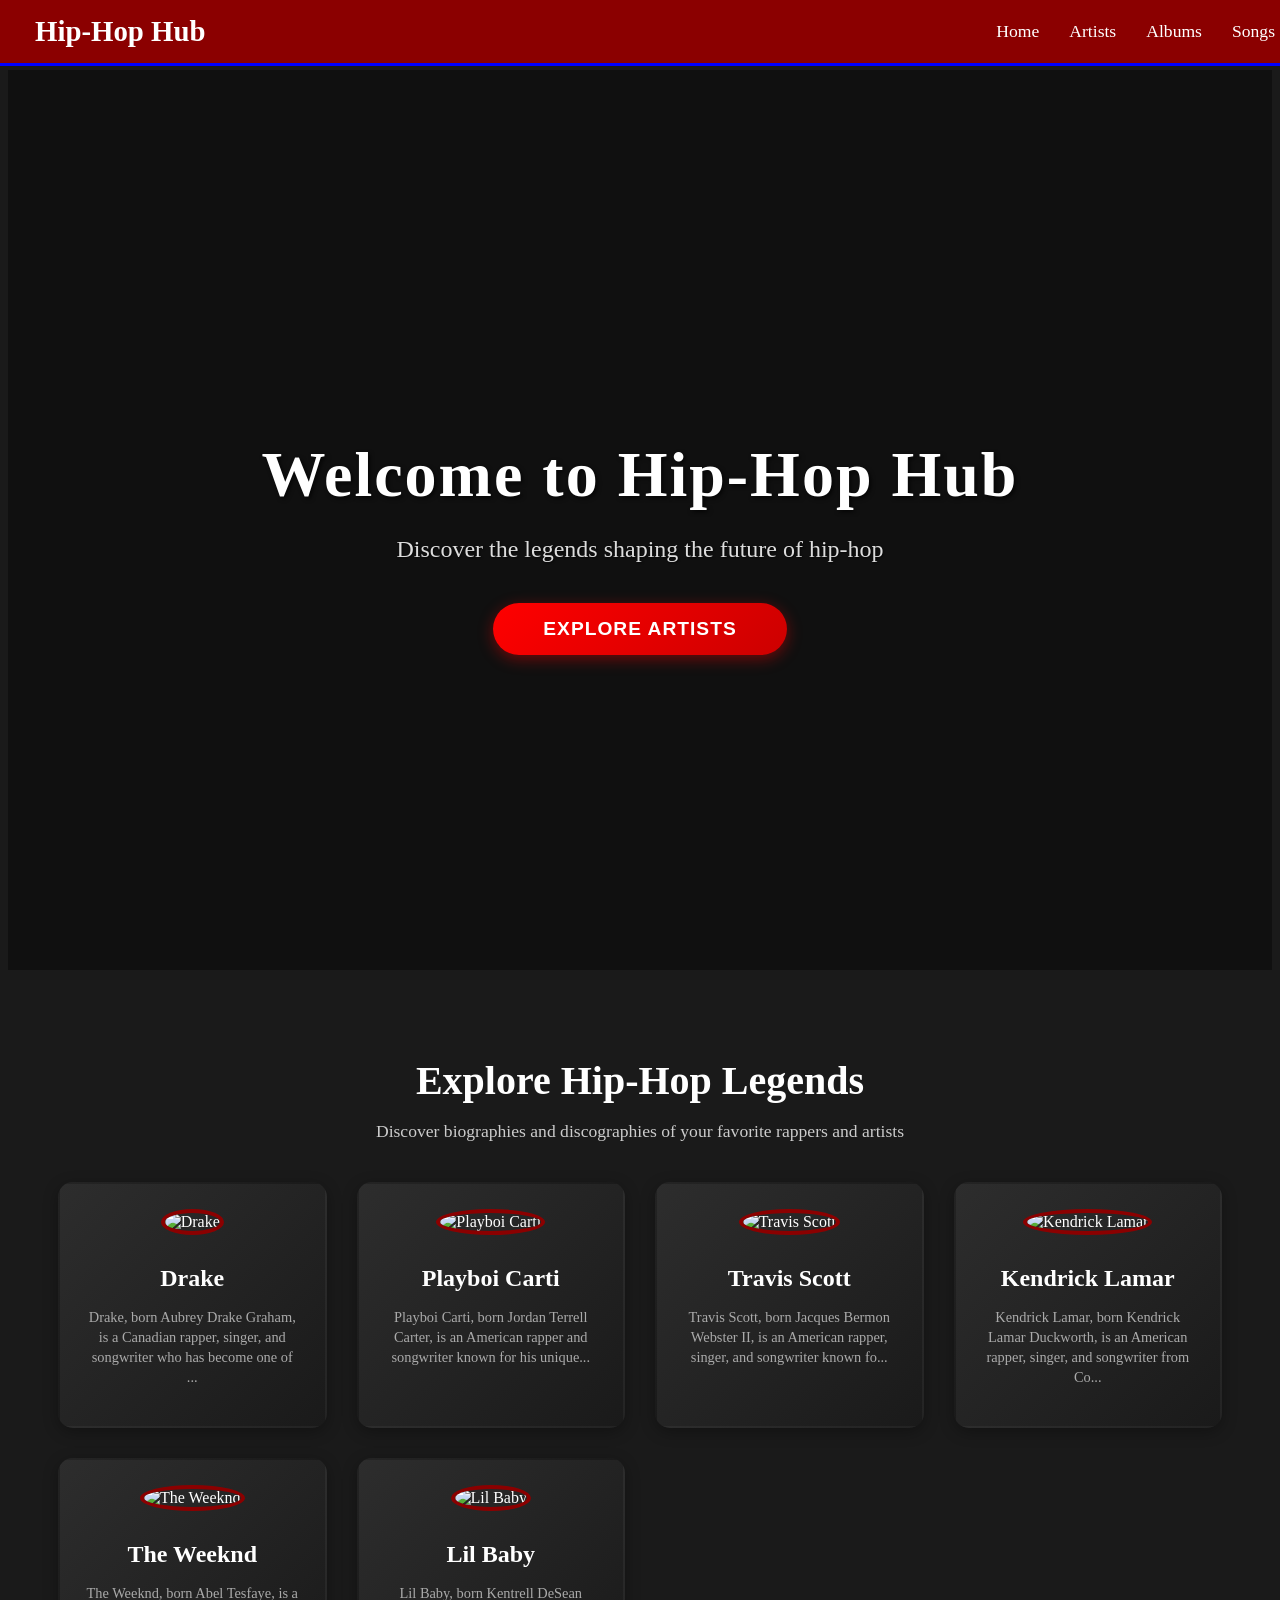
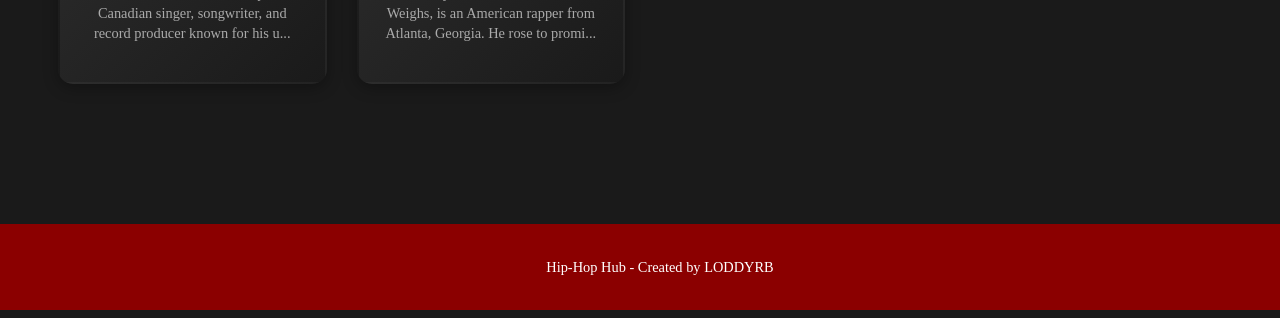
==== index.html @ f00b228e "feat: Add hip-hop music platform with artist profiles, hero section, and artist grid navigation" ====
<!DOCTYPE html>
<html>
    <head>
        <title>Hip-Hop Hub - Music Platform</title>
        <meta name="viewport" content="width=device-width, initial-scale=1">
        <link rel="stylesheet" href="style.css"> 
    </head>
    <body class="home-page">
       <header class="navbar">
           <div class="logo">Hip-Hop Hub</div>
           <nav class="nav-links">
               <a href="index.html">Home</a>
               <a href="#artists">Artists</a>
               <a href="#albums">Albums</a>
               <a href="#songs">Songs</a>
           </nav>
       </header>

       <!-- Hero Section -->
       <section class="hero-section">
           <div class="hero-overlay"></div>
           <div class="hero-content">
               <h1 class="hero-title">Welcome to Hip-Hop Hub</h1>
               <p class="hero-subtitle">Discover the legends shaping the future of hip-hop</p>
               <button class="hero-cta" onclick="document.getElementById('explore').scrollIntoView({behavior: 'smooth'})">Explore Artists</button>
           </div>
       </section>

       <!-- Explore Section -->
       <div class="home-container" id="explore">
           <h1 class="home-title">Explore Hip-Hop Legends</h1>
           <p class="home-subtitle">Discover biographies and discographies of your favorite rappers and artists</p>
           
           <div class="artists-grid" id="artistsGrid">
               <!-- Artist cards will be generated by JavaScript -->
           </div>
       </div>

       <footer>
           <p>Hip-Hop Hub - Created by LODDYRB</p>   
       </footer>

       <script src="script.js"></script>
    </body>
</html>
---- style.css ----
.navbar {
    display: flex;
    justify-content: space-between;
    align-items: center;
    background-color: darkred;
    padding: 15px;
    border-bottom: 3px solid blue;
    margin-bottom: 20px;
    position: fixed;
    width: 100%;
    top: 0;
    left: 0;
    z-index: 500; 
}

.logo {
    font-size: 1.8rem;
    font-weight: bold;
    color: white;
    margin-left: 20px;
}

.nav-links {
    display: flex;
    gap: 30px;
    margin-right: 20px;
}

.nav-links a {
    color: white;
    text-decoration: none;
    font-size: 1.1rem;
    transition: color 0.3s;
}

.nav-links a:hover {
    color: yellow;
    text-decoration: underline;
}

/* Hero Section */
.hero-section {
    position: relative;
    height: 100vh;
    background-image: url("https://encrypted-tbn0.gstatic.com/images?q=tbn:ANd9GcSSqA7B2HI5rzj3w_jjDZZgo5zqP86WxCZUJA&s");
    background-size: cover;
    background-position: center;
    display: flex;
    align-items: center;
    justify-content: center;
    overflow: hidden;
    margin-top: 70px;
}

.hero-overlay {
    position: absolute;
    top: 0;
    left: 0;
    right: 0;
    bottom: 0;
    background: rgba(0, 0, 0, 0.4);
    z-index: 1;
}

.hero-content {
    position: relative;
    z-index: 2;
    text-align: center;
    color: white;
    max-width: 800px;
    padding: 20px;
    animation: fadeInUp 1s ease-out;
}

@keyframes fadeInUp {
    from {
        opacity: 0;
        transform: translateY(30px);
    }
    to {
        opacity: 1;
        transform: translateY(0);
    }
}

.hero-title {
    font-size: 4rem;
    font-weight: bold;
    margin-bottom: 20px;
    text-shadow: 2px 2px 4px rgba(0, 0, 0, 0.7);
    letter-spacing: 2px;
}

.hero-subtitle {
    font-size: 1.5rem;
    margin-bottom: 40px;
    color: #ddd;
    text-shadow: 1px 1px 2px rgba(0, 0, 0, 0.7);
}

.hero-cta {
    background: linear-gradient(135deg, #ff0000, #cc0000);
    color: white;
    border: none;
    padding: 15px 50px;
    font-size: 1.2rem;
    border-radius: 50px;
    cursor: pointer;
    transition: all 0.3s ease;
    box-shadow: 0 4px 15px rgba(255, 0, 0, 0.4);
    text-transform: uppercase;
    font-weight: bold;
    letter-spacing: 1px;
}

.hero-cta:hover {
    background: linear-gradient(135deg, #ff3333, #ff0000);
    transform: scale(1.05);
    box-shadow: 0 6px 20px rgba(255, 0, 0, 0.6);
}

.hero-cta:active {
    transform: scale(0.98);
}

/* Home Page Styles */
.home-page {
    background-color: #1a1a1a;
    color: white;
    min-height: 100vh;
}

.home-container {
    max-width: 1200px;
    margin: 0 auto;
    padding: 60px 50px;
    background-color: #1a1a1a;
}

.home-title {
    font-size: 2.5rem;
    text-align: center;
    margin-bottom: 10px;
    color: white;
}

.home-subtitle {
    font-size: 1.1rem;
    text-align: center;
    color: #ccc;
    margin-bottom: 40px;
}

.artists-grid {
    display: grid;
    grid-template-columns: repeat(auto-fill, minmax(250px, 1fr));
    gap: 30px;
    margin-bottom: 40px;
}

.artist-card {
    background: linear-gradient(135deg, #2d2d2d 0%, #1a1a1a 100%);
    border-radius: 15px;
    padding: 25px;
    text-align: center;
    cursor: pointer;
    transition: all 0.3s ease;
    box-shadow: 0 4px 15px rgba(0, 0, 0, 0.3);
    border: 2px solid transparent;
}

.artist-card:hover {
    transform: translateY(-10px);
    box-shadow: 0 8px 25px rgba(220, 20, 60, 0.5);
    border-color: darkred;
}

.artist-card img {
    width: 180px;
    height: 180px;
    border-radius: 50%;
    object-fit: cover;
    margin-bottom: 15px;
    border: 4px solid darkred;
}

.artist-card h3 {
    font-size: 1.5rem;
    margin: 15px 0 10px 0;
    color: white;
}

.artist-card .artist-bio-preview {
    font-size: 0.9rem;
    color: #aaa;
    line-height: 1.4;
    max-height: 80px;
    overflow: hidden;
    text-overflow: ellipsis;
}

/* Profile Page Styles */
.profile-page {
    background-color: brown;
    color: white;
    text-align: center;
    padding-top: 90px;
    min-height: 100vh;
}

.profile-container {
    margin-right: 50px;
    margin-left: 50px;
}

.profile-info {
    margin-bottom: 20px;
}

#follow-button{
    background-color: blue;
    color: white;
    border-radius: 5px;
    padding: 10px 20px;
    border: none;
}

#follow-button:hover{
    background-color: darkblue;
    cursor: pointer;
}

img.Profile {
    width: 150px;
    height: 150px;
    border-radius: 50%;
    object-fit: cover;
}

footer{
    margin-left: -50px;
    margin-right: -50px;
    margin-top: 40px;
    font-size: 0.9rem;
    color: white;
    background-color: darkred;
    padding: 20px;
    display: flex;
    align-items: center;
    justify-content: center;
    width: calc(100% + 100px);
}

ul {
    list-style-type: none;
    padding: 0;
    margin: 0;
    text-align: center;
}

li {
    margin: 10px 0;
    font-size: 1.1rem;
}

h2{
    text-decoration: underline;
    display: inline-flex;
}

#instagram-button{
    background-color: blue;
    color: white !important;
    text-decoration: none !important;
    display: inline-block;
    border-radius: 5px;
    padding: 10px 20px;
    border: none;
}

#instagram-button:hover{
    background-color: darkblue;
    cursor: pointer;
    color: white;
}

#instagram-button:visited{
    color: white;
}

.popular-songs {
    display: flex;
    justify-content: center;
    gap: 25px;
    margin-top: 20px;
}

.albums, .hit-singles {
    flex: 1;
    background-color: rgba(0, 0, 0, 0.3);
    border-radius: 15px;
    padding: 25px;
    box-shadow: 0 4px 8px rgba(0, 0, 0, 0.3);
    margin-bottom: 20px;
}

.buttons{
    display: flex;
    gap: 20px;
    align-items: center;
    justify-content: center;
    margin-top: 20px;
    margin-bottom: 20px;
    width: 100%;
}

hr {
    margin: 30px 0;
    border: none;
    border-top: 2px solid rgba(255, 255, 255, 0.2);
}
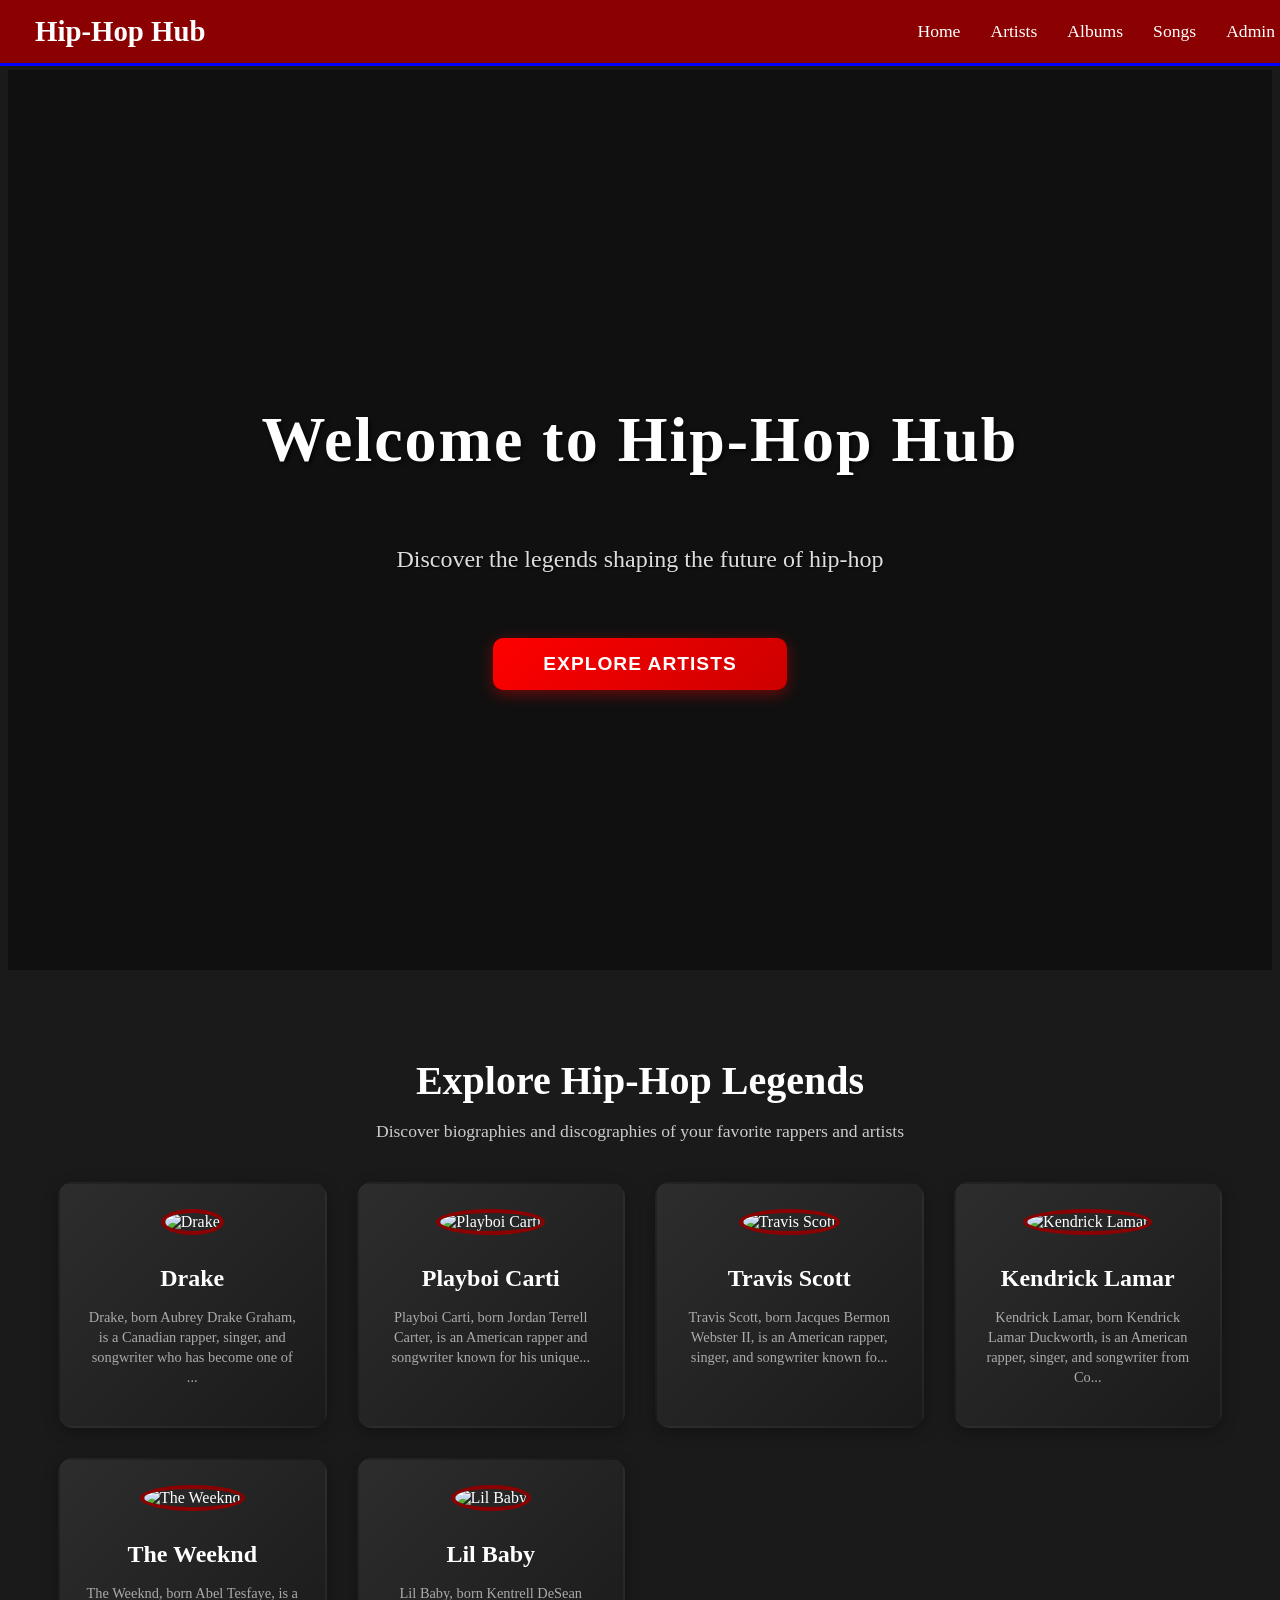
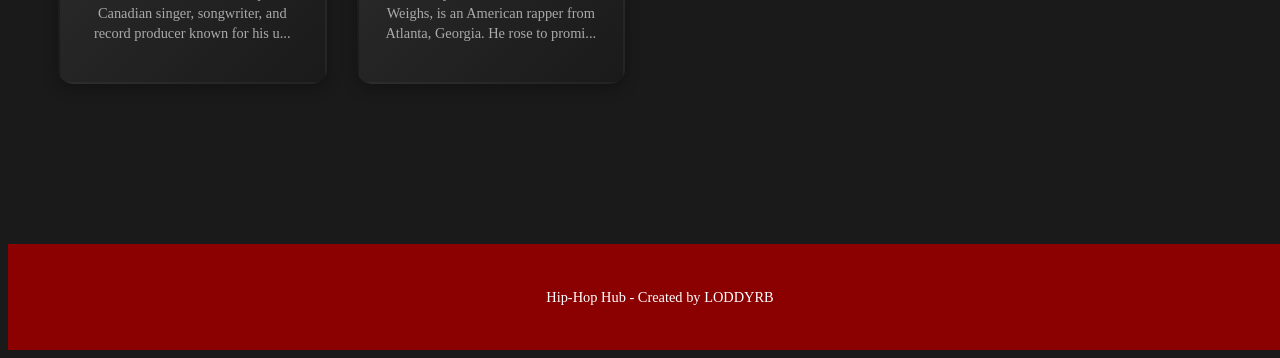
==== commit 3acf1589: "Admin side updates" ====
--- a/index.html
+++ b/index.html
@@ -13,6 +13,7 @@
                <a href="#artists">Artists</a>
                <a href="#albums">Albums</a>
                <a href="#songs">Songs</a>
+               <a href="admin.html">Admin</a>
            </nav>
        </header>
 
--- a/style.css
+++ b/style.css
@@ -38,16 +38,56 @@
     text-decoration: underline;
 }
 
+/* Artist Profile Section */
+.artist-profile {
+    text-align: center;
+    padding: 80px 20px 40px;
+    background-color: #1a1a1a;
+    display: flex;
+    flex-direction: column;
+    align-items: center;
+    gap: 25px;
+}
+
+.artist-image {
+    width: 220px;
+    height: 220px;
+    border-radius: 50%;
+    object-fit: cover;
+    border: 4px solid white;
+    box-shadow: 0 8px 20px rgba(0, 0, 0, 0.5);
+}
+
+.artist-name {
+    font-size: 3rem;
+    font-weight: bold;
+    color: white;
+    text-shadow: 2px 2px 4px rgba(0, 0, 0, 0.7);
+    letter-spacing: 2px;
+    margin: 0;
+}
+
+.artist-bio {
+    font-size: 1.1rem;
+    color: #ddd;
+    text-shadow: 1px 1px 2px rgba(0, 0, 0, 0.7);
+    line-height: 1.6;
+    max-width: 700px;
+    margin: 0;
+}
+
 /* Hero Section */
 .hero-section {
     position: relative;
     height: 100vh;
-    background-image: url("https://encrypted-tbn0.gstatic.com/images?q=tbn:ANd9GcSSqA7B2HI5rzj3w_jjDZZgo5zqP86WxCZUJA&s");
+    background-image: url("https://nevalleynews.org/wp-content/uploads/2025/10/IMG_3230.jpg");
     background-size: cover;
     background-position: center;
     display: flex;
     align-items: center;
     justify-content: center;
+    
+    width: 100%;
     overflow: hidden;
     margin-top: 70px;
 }
@@ -67,9 +107,13 @@
     z-index: 2;
     text-align: center;
     color: white;
-    max-width: 800px;
-    padding: 20px;
+    max-width: 900px;
+    padding: 40px 20px;
     animation: fadeInUp 1s ease-out;
+    display: flex;
+    flex-direction: column;
+    align-items: center;
+    gap: 25px;
 }
 
 @keyframes fadeInUp {
@@ -104,7 +148,7 @@
     border: none;
     padding: 15px 50px;
     font-size: 1.2rem;
-    border-radius: 50px;
+    border-radius: 10px;
     cursor: pointer;
     transition: all 0.3s ease;
     box-shadow: 0 4px 15px rgba(255, 0, 0, 0.4);
@@ -199,9 +243,26 @@
     text-overflow: ellipsis;
 }
 
-/* Profile Page Styles */
+.followed-badge {
+    display: inline-block;
+    background: linear-gradient(135deg, #ff0000, #cc0000);
+    color: white;
+    padding: 8px 16px;
+    border-radius: 20px;
+    font-size: 0.9rem;
+    font-weight: bold;
+    margin-top: 15px;
+    box-shadow: 0 4px 10px rgba(255, 0, 0, 0.3);
+}
+
+/* Card/Profile Page Styles */
+.card {
+    background-color: #1a1a1a;
+    color: white;
+}
+
 .profile-page {
-    background-color: brown;
+    background-color: #1a1a1a;
     color: white;
     text-align: center;
     padding-top: 90px;
@@ -214,41 +275,84 @@
 }
 
 .profile-info {
-    margin-bottom: 20px;
+    display: flex;
+    flex-direction: column;
+    align-items: center;
+    gap: 30px;
+    margin: 0;
+    padding: 30px 20px;
+    background-color: #1a1a1a;
+}
+
+.profile-info .buttons {
+    display: flex;
+    gap: 20px;
+    justify-content: center;
 }
 
 #follow-button{
-    background-color: blue;
-    color: white;
-    border-radius: 5px;
-    padding: 10px 20px;
+    background: linear-gradient(135deg, #ff0000, #cc0000);
+    color: white;
     border: none;
+    padding: 15px 40px;
+    border-radius: 50px;
+    cursor: pointer;
+    font-size: 1.1rem;
+    transition: all 0.3s ease;
+    text-transform: uppercase;
+    font-weight: bold;
 }
 
 #follow-button:hover{
-    background-color: darkblue;
+    background: linear-gradient(135deg, #ff3333, #ff0000);
+    transform: scale(1.05);
     cursor: pointer;
 }
 
+#instagram-button {
+    background: linear-gradient(135deg, #405de6, #5b51d8);
+    color: white;
+    border: none;
+    padding: 15px 40px;
+    border-radius: 50px;
+    cursor: pointer;
+    font-size: 1.1rem;
+    transition: all 0.3s ease;
+    text-decoration: none;
+    text-transform: uppercase;
+    font-weight: bold;
+    display: inline-block;
+}
+
+#instagram-button:hover {
+    background: linear-gradient(135deg, #5b51d8, #405de6);
+    transform: scale(1.05);
+}
+
 img.Profile {
-    width: 150px;
-    height: 150px;
+    width: 220px;
+    height: 220px;
     border-radius: 50%;
     object-fit: cover;
+    border: 4px solid white;
+    box-shadow: 0 8px 20px rgba(0, 0, 0, 0.5);
+}
+
+.hero-content img.Profile {
+    margin: 0;
 }
 
 footer{
-    margin-left: -50px;
-    margin-right: -50px;
-    margin-top: 40px;
+    margin-top: 60px;
     font-size: 0.9rem;
     color: white;
     background-color: darkred;
-    padding: 20px;
+    padding: 30px 20px;
     display: flex;
     align-items: center;
     justify-content: center;
-    width: calc(100% + 100px);
+    text-align: center;
+    width: 100%;
 }
 
 ul {
@@ -266,26 +370,7 @@
 h2{
     text-decoration: underline;
     display: inline-flex;
-}
-
-#instagram-button{
-    background-color: blue;
-    color: white !important;
-    text-decoration: none !important;
-    display: inline-block;
-    border-radius: 5px;
-    padding: 10px 20px;
-    border: none;
-}
-
-#instagram-button:hover{
-    background-color: darkblue;
-    cursor: pointer;
-    color: white;
-}
-
-#instagram-button:visited{
-    color: white;
+    margin-bottom: 20px;
 }
 
 .popular-songs {
@@ -318,4 +403,481 @@
     margin: 30px 0;
     border: none;
     border-top: 2px solid rgba(255, 255, 255, 0.2);
-}+}
+
+/* ===== ADMIN PANEL STYLES ===== */
+.admin-page {
+    background-color: #1a1a1a;
+    color: white;
+    min-height: 100vh;
+}
+
+.admin-user {
+    color: yellow;
+    font-size: 0.9rem;
+}
+
+.logout-btn {
+    background: linear-gradient(135deg, #ff0000, #cc0000);
+    color: white;
+    border: none;
+    padding: 10px 20px;
+    border-radius: 5px;
+    cursor: pointer;
+    font-size: 0.9rem;
+    transition: all 0.3s ease;
+}
+
+.logout-btn:hover {
+    background: linear-gradient(135deg, #ff3333, #ff0000);
+    transform: scale(1.05);
+}
+
+/* Login Styles */
+.login-container {
+    display: flex;
+    align-items: center;
+    justify-content: center;
+    min-height: calc(100vh - 70px);
+    background: linear-gradient(135deg, #2d2d2d 0%, #1a1a1a 100%);
+    padding: 20px;
+}
+
+.login-box {
+    background: rgba(255, 255, 255, 0.05);
+    border: 2px solid darkred;
+    border-radius: 15px;
+    padding: 40px;
+    max-width: 400px;
+    width: 100%;
+    box-shadow: 0 8px 32px rgba(220, 20, 60, 0.3);
+    backdrop-filter: blur(10px);
+}
+
+.login-box h1 {
+    text-align: center;
+    margin-bottom: 30px;
+    color: white;
+    font-size: 2rem;
+}
+
+.form-group {
+    margin-bottom: 20px;
+}
+
+.form-group label {
+    display: block;
+    margin-bottom: 8px;
+    color: #ddd;
+    font-weight: bold;
+}
+
+.form-group input,
+.form-group textarea {
+    width: 100%;
+    padding: 12px;
+    border: 1px solid #444;
+    border-radius: 5px;
+    background-color: #2d2d2d;
+    color: white;
+    font-size: 0.95rem;
+    font-family: inherit;
+}
+
+.form-group input:focus,
+.form-group textarea:focus {
+    outline: none;
+    border-color: darkred;
+    box-shadow: 0 0 5px rgba(220, 20, 60, 0.3);
+}
+
+.form-row {
+    display: grid;
+    grid-template-columns: 1fr 1fr;
+    gap: 15px;
+}
+
+.login-hint {
+    text-align: center;
+    margin-top: 20px;
+    color: #aaa;
+    font-size: 0.85rem;
+}
+
+/* Dashboard Container */
+.admin-dashboard {
+    display: flex;
+    margin-top: 70px;
+    min-height: calc(100vh - 70px);
+}
+
+.dashboard-container {
+    display: flex;
+    width: 100%;
+}
+
+/* Sidebar */
+.admin-sidebar {
+    width: 250px;
+    background-color: #2d2d2d;
+    border-right: 2px solid darkred;
+    padding: 20px 0;
+    position: sticky;
+    top: 70px;
+    height: calc(100vh - 70px);
+    overflow-y: auto;
+}
+
+.sidebar-menu {
+    list-style: none;
+    padding: 0;
+    margin: 0;
+}
+
+.sidebar-menu li {
+    margin: 0;
+}
+
+.sidebar-menu a {
+    display: block;
+    padding: 15px 20px;
+    color: #aaa;
+    text-decoration: none;
+    border-left: 4px solid transparent;
+    transition: all 0.3s ease;
+}
+
+.sidebar-menu a:hover,
+.sidebar-menu a.active {
+    background-color: #1a1a1a;
+    border-left-color: darkred;
+    color: white;
+}
+
+/* Admin Content */
+.admin-content {
+    flex: 1;
+    padding: 30px;
+    overflow-y: auto;
+    background-color: #1a1a1a;
+}
+
+.admin-tab {
+    display: none;
+}
+
+.admin-tab.active {
+    display: block;
+    animation: fadeIn 0.3s ease;
+}
+
+@keyframes fadeIn {
+    from {
+        opacity: 0;
+    }
+    to {
+        opacity: 1;
+    }
+}
+
+.admin-tab h2 {
+    color: white;
+    margin-top: 0;
+    margin-bottom: 30px;
+    font-size: 2rem;
+    text-decoration: none;
+    display: block;
+}
+
+/* Dashboard Stats */
+.dashboard-stats {
+    display: grid;
+    grid-template-columns: repeat(auto-fit, minmax(200px, 1fr));
+    gap: 20px;
+    margin-bottom: 40px;
+}
+
+.stat-card {
+    background: linear-gradient(135deg, #2d2d2d 0%, #1a1a1a 100%);
+    border: 2px solid darkred;
+    border-radius: 10px;
+    padding: 25px;
+    text-align: center;
+    box-shadow: 0 4px 15px rgba(220, 20, 60, 0.2);
+}
+
+.stat-card h3 {
+    color: #ddd;
+    margin: 0 0 10px 0;
+    font-size: 0.9rem;
+    text-transform: uppercase;
+}
+
+.stat-number {
+    font-size: 2.5rem;
+    color: darkred;
+    font-weight: bold;
+    margin: 0;
+}
+
+/* Tables */
+.admin-table,
+#recentArtistsTable {
+    width: 100%;
+    border-collapse: collapse;
+    background-color: #2d2d2d;
+    border-radius: 10px;
+    overflow: hidden;
+    box-shadow: 0 4px 15px rgba(0, 0, 0, 0.3);
+}
+
+.admin-table thead,
+#recentArtistsTable thead {
+    background-color: darkred;
+}
+
+.admin-table th,
+#recentArtistsTable th {
+    padding: 15px;
+    text-align: left;
+    color: white;
+    font-weight: bold;
+}
+
+.admin-table td,
+#recentArtistsTable td {
+    padding: 12px 15px;
+    border-bottom: 1px solid #444;
+    color: #ddd;
+}
+
+.admin-table tr:hover,
+#recentArtistsTable tr:hover {
+    background-color: #1a1a1a;
+}
+
+.action-buttons {
+    display: flex;
+    gap: 10px;
+}
+
+.btn-edit,
+.btn-delete {
+    padding: 8px 15px;
+    border: none;
+    border-radius: 5px;
+    cursor: pointer;
+    font-size: 0.85rem;
+    font-weight: bold;
+    transition: all 0.3s ease;
+}
+
+.btn-edit {
+    background-color: #0066cc;
+    color: white;
+}
+
+.btn-edit:hover {
+    background-color: #0052a3;
+    transform: scale(1.05);
+}
+
+.btn-delete {
+    background-color: #cc0000;
+    color: white;
+}
+
+.btn-delete:hover {
+    background-color: #990000;
+    transform: scale(1.05);
+}
+
+/* Buttons */
+.btn-primary,
+.btn-secondary {
+    border: none;
+    border-radius: 5px;
+    padding: 12px 25px;
+    font-size: 0.95rem;
+    font-weight: bold;
+    cursor: pointer;
+    transition: all 0.3s ease;
+    margin-right: 10px;
+    margin-top: 10px;
+}
+
+.btn-primary {
+    background: linear-gradient(135deg, #ff0000, #cc0000);
+    color: white;
+}
+
+.btn-primary:hover {
+    background: linear-gradient(135deg, #ff3333, #ff0000);
+    transform: scale(1.05);
+}
+
+.btn-secondary {
+    background-color: #444;
+    color: white;
+}
+
+.btn-secondary:hover {
+    background-color: #555;
+    transform: scale(1.05);
+}
+
+/* Search Bar */
+.search-bar {
+    display: flex;
+    gap: 10px;
+    margin-bottom: 20px;
+}
+
+.search-bar input {
+    flex: 1;
+    padding: 10px 15px;
+    border: 1px solid #444;
+    border-radius: 5px;
+    background-color: #2d2d2d;
+    color: white;
+}
+
+.search-bar input:focus {
+    outline: none;
+    border-color: darkred;
+}
+
+/* Forms */
+.artist-form {
+    background-color: #2d2d2d;
+    padding: 25px;
+    border-radius: 10px;
+    box-shadow: 0 4px 15px rgba(0, 0, 0, 0.3);
+}
+
+.artist-form .form-group {
+    margin-bottom: 20px;
+}
+
+.artist-form .form-row {
+    margin-bottom: 20px;
+}
+
+.artist-form textarea {
+    resize: vertical;
+    min-height: 80px;
+}
+
+/* Modal */
+.modal {
+    display: none;
+    position: fixed;
+    z-index: 1000;
+    left: 0;
+    top: 0;
+    width: 100%;
+    height: 100%;
+    background-color: rgba(0, 0, 0, 0.7);
+    overflow: auto;
+    padding-top: 100px;
+}
+
+.modal-content {
+    background-color: #2d2d2d;
+    margin: 5% auto;
+    padding: 30px;
+    border: 2px solid darkred;
+    border-radius: 10px;
+    width: 90%;
+    max-width: 600px;
+    box-shadow: 0 4px 20px rgba(0, 0, 0, 0.5);
+}
+
+.modal-content h2 {
+    color: white;
+    margin-top: 0;
+    text-decoration: none;
+    display: block;
+}
+
+.close {
+    color: #aaa;
+    float: right;
+    font-size: 28px;
+    font-weight: bold;
+    cursor: pointer;
+    transition: color 0.3s;
+}
+
+.close:hover,
+.close:focus {
+    color: white;
+}
+
+/* Recent Activity */
+.recent-activity {
+    background-color: #2d2d2d;
+    padding: 25px;
+    border-radius: 10px;
+    box-shadow: 0 4px 15px rgba(0, 0, 0, 0.3);
+}
+
+.recent-activity h3 {
+    color: white;
+    margin-top: 0;
+    margin-bottom: 20px;
+}
+
+/* Responsive */
+@media (max-width: 768px) {
+    .admin-dashboard {
+        flex-direction: column;
+    }
+    
+    .admin-sidebar {
+        width: 100%;
+        height: auto;
+        border-right: none;
+        border-bottom: 2px solid darkred;
+        position: relative;
+        top: 0;
+    }
+    
+    .sidebar-menu {
+        display: flex;
+        flex-wrap: wrap;
+    }
+    
+    .sidebar-menu a {
+        flex: 1;
+        min-width: 150px;
+        border-left: none;
+        border-bottom: 4px solid transparent;
+    }
+    
+    .sidebar-menu a.active {
+        border-left: none;
+        border-bottom-color: darkred;
+    }
+    
+    .form-row {
+        grid-template-columns: 1fr;
+    }
+    
+    .dashboard-stats {
+        grid-template-columns: 1fr;
+    }
+    
+    .popular-songs {
+        flex-direction: column;
+    }
+    
+    .admin-table {
+        font-size: 0.85rem;
+    }
+    
+    .admin-table th,
+    .admin-table td {
+        padding: 8px 10px;
+    }
+}
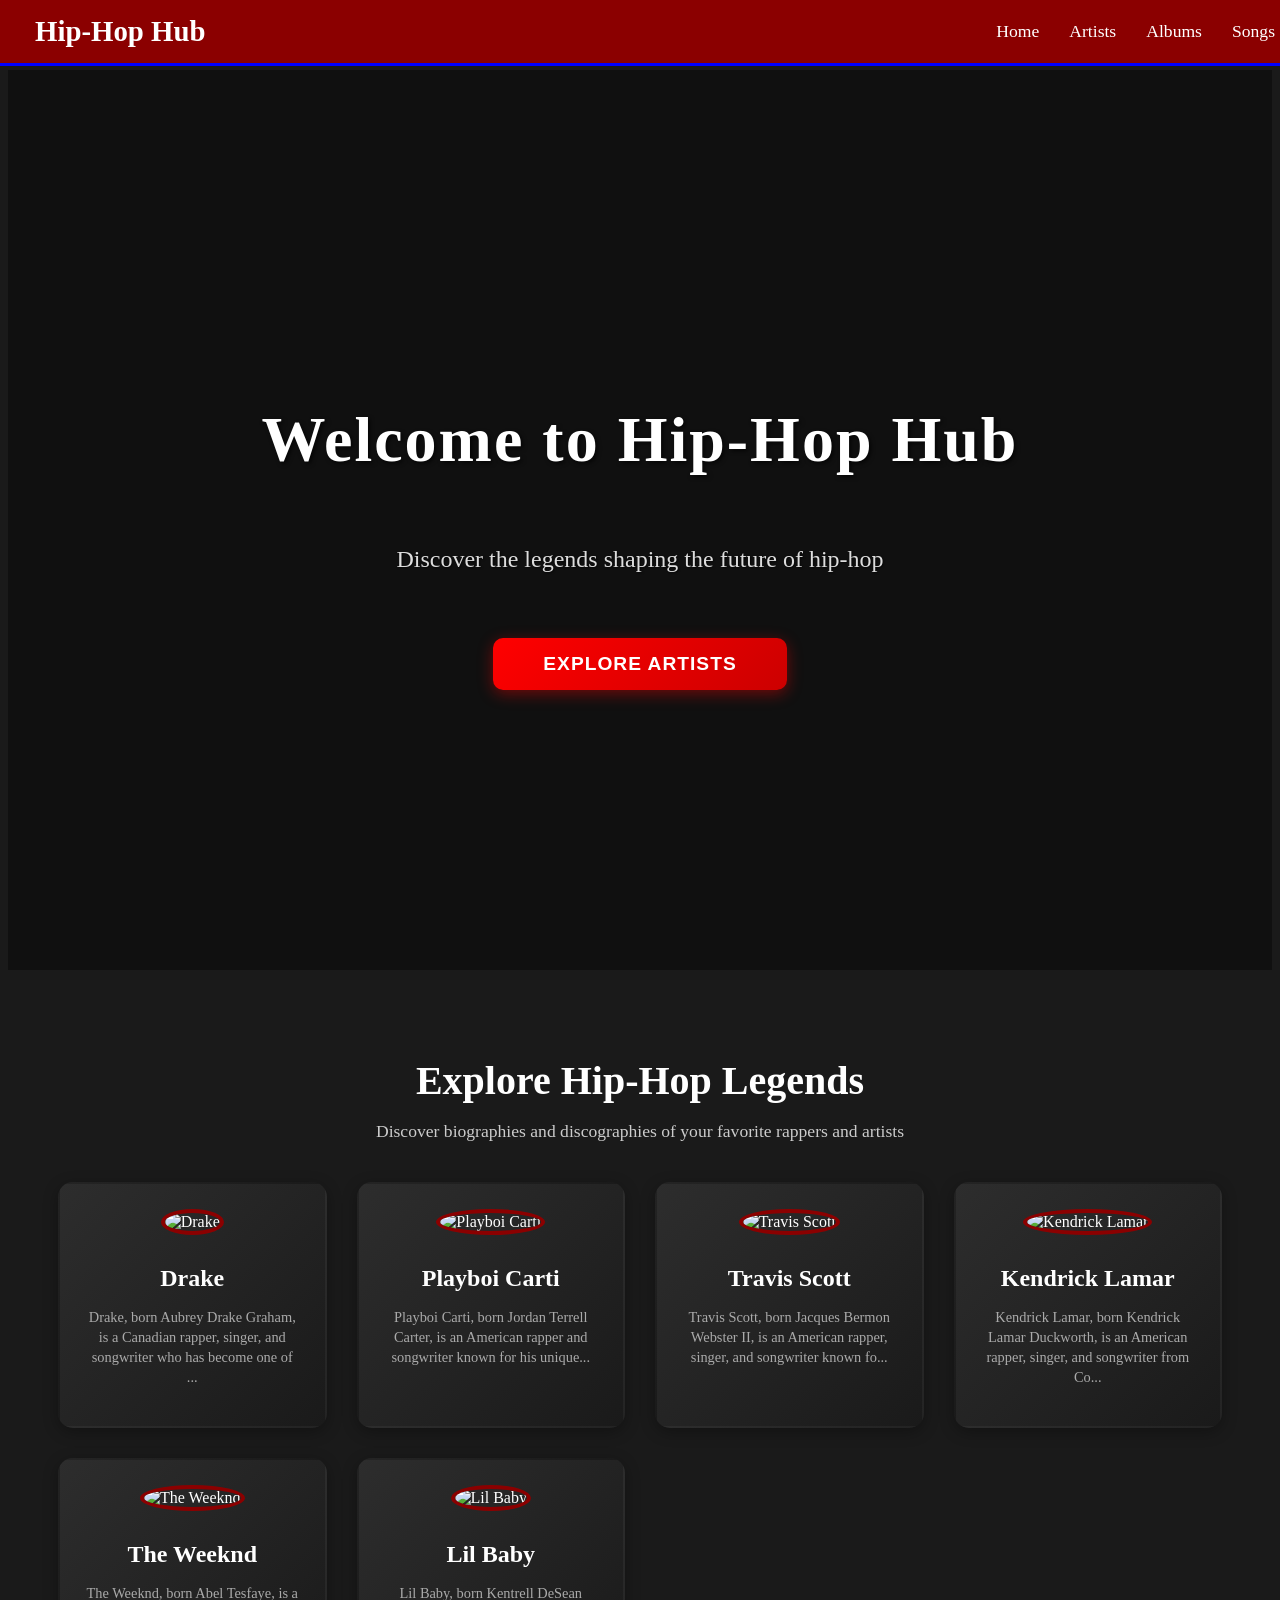
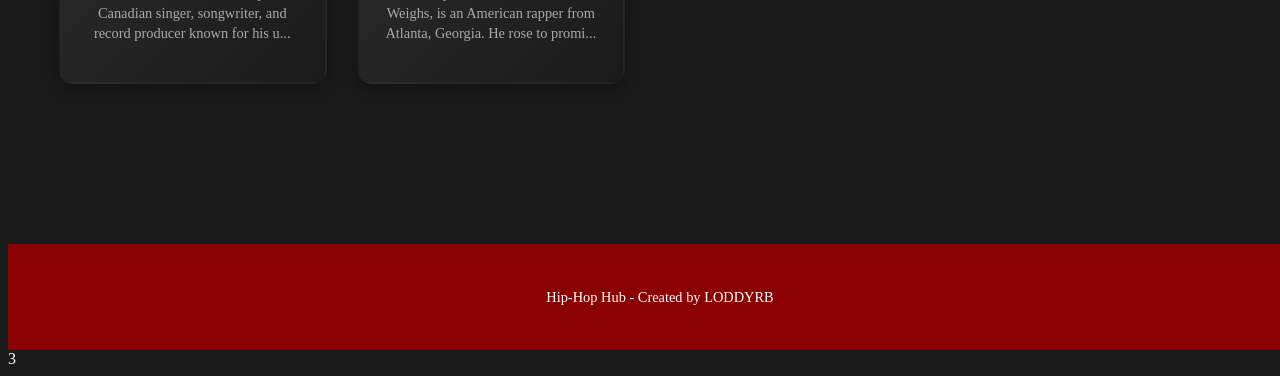
==== commit 99675e75: "Added Visits and Minutes Spent Feature" ====
--- a/index.html
+++ b/index.html
@@ -13,7 +13,6 @@
                <a href="#artists">Artists</a>
                <a href="#albums">Albums</a>
                <a href="#songs">Songs</a>
-               <a href="admin.html">Admin</a>
            </nav>
        </header>
 
@@ -41,6 +40,6 @@
            <p>Hip-Hop Hub - Created by LODDYRB</p>   
        </footer>
 
-       <script src="script.js"></script>
+       <script src="script.js"></script>3
     </body>
 </html>
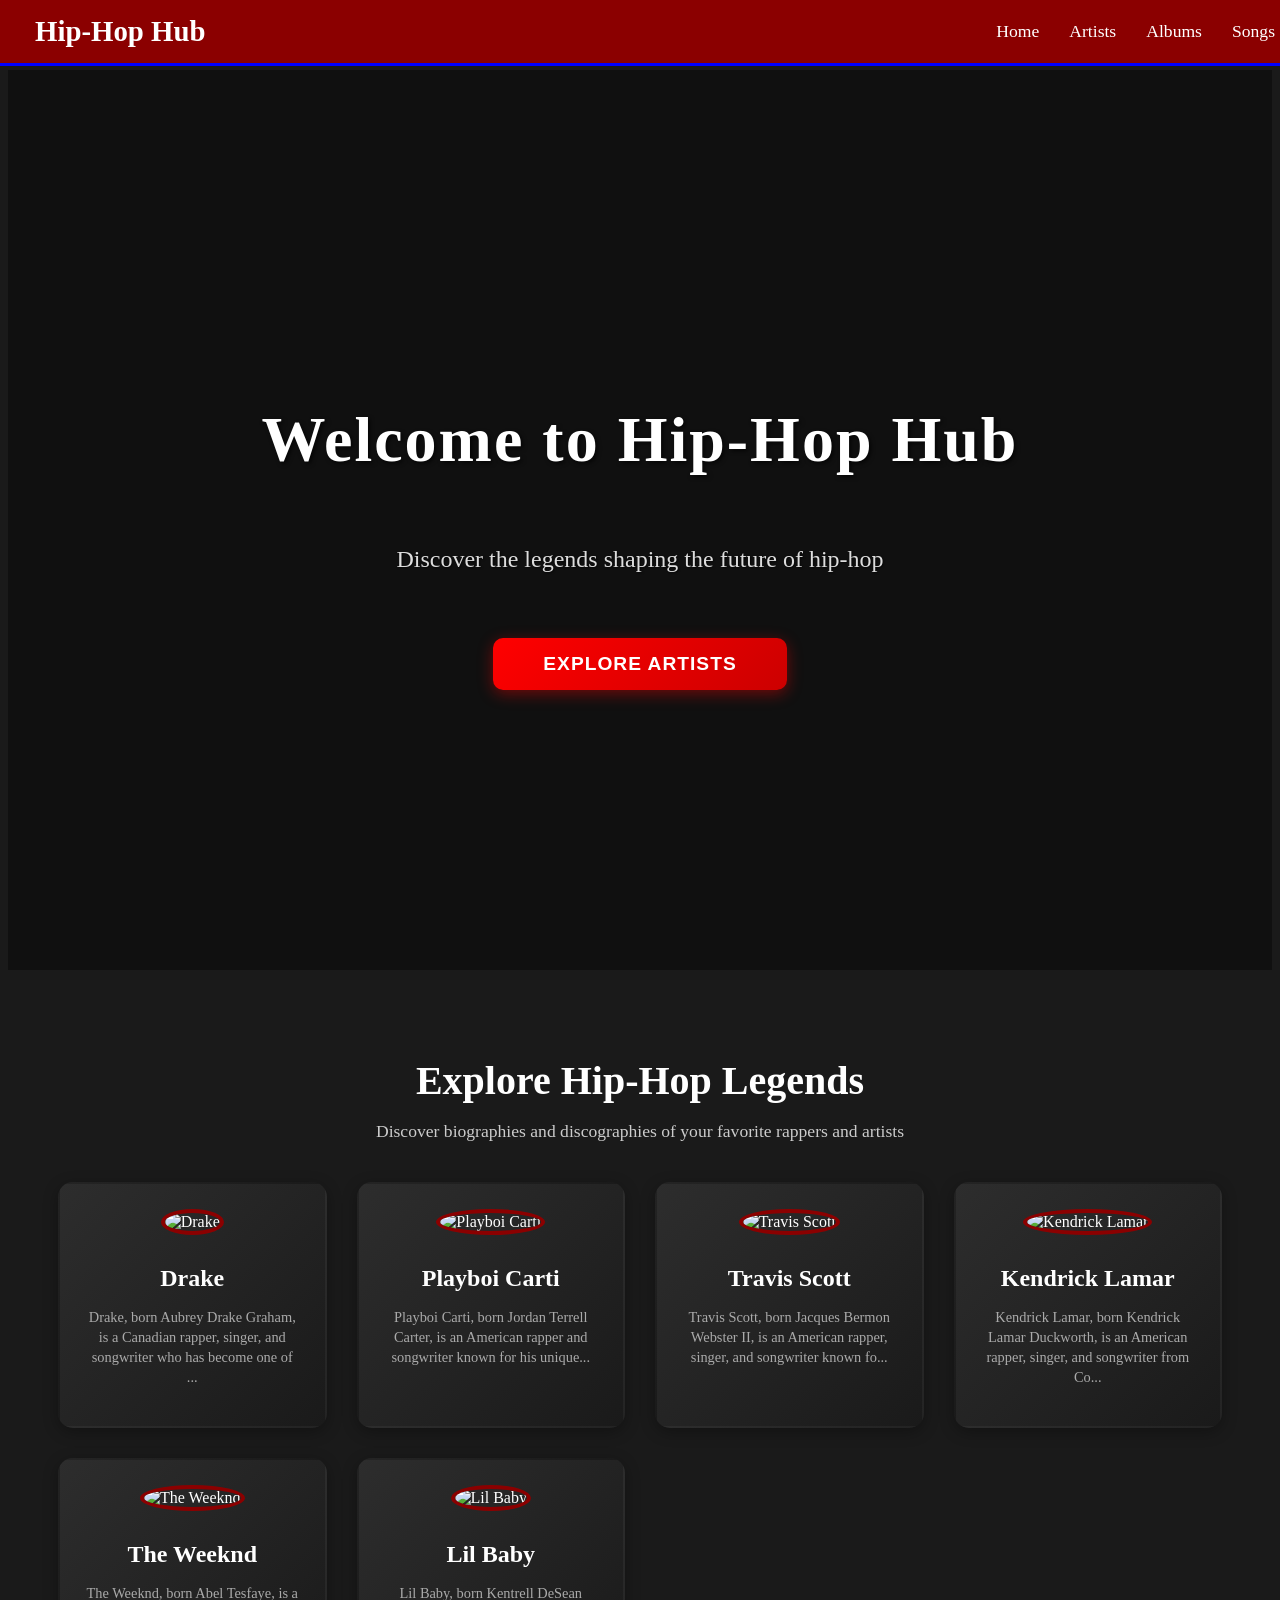
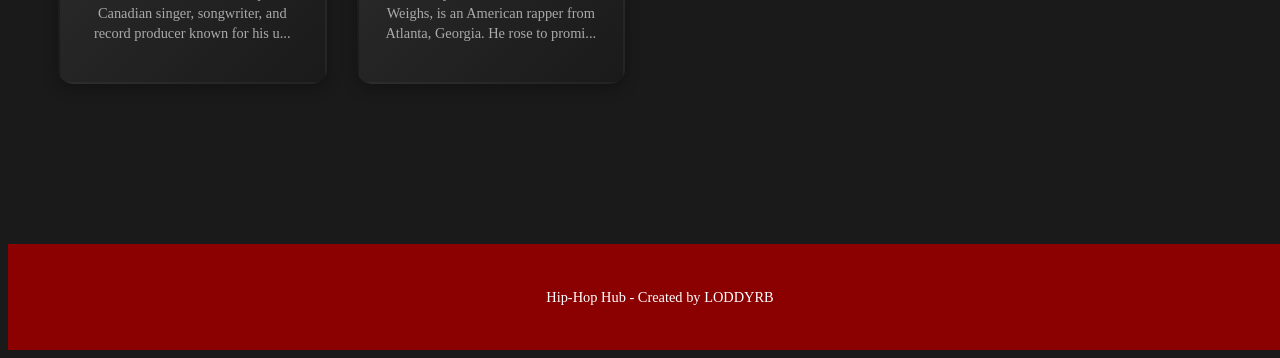
==== commit b9ea74ec: "Edits on Admin Side" ====
--- a/index.html
+++ b/index.html
@@ -7,7 +7,7 @@
     </head>
     <body class="home-page">
        <header class="navbar">
-           <div class="logo">Hip-Hop Hub</div>
+           <div class="logo"><a href="index.html">Hip-Hop Hub</a></div>
            <nav class="nav-links">
                <a href="index.html">Home</a>
                <a href="#artists">Artists</a>
@@ -40,6 +40,6 @@
            <p>Hip-Hop Hub - Created by LODDYRB</p>   
        </footer>
 
-       <script src="script.js"></script>3
+       <script src="script.js"></script>
     </body>
 </html>
--- a/style.css
+++ b/style.css
@@ -20,6 +20,15 @@
     margin-left: 20px;
 }
 
+.logo a {
+    color: white;
+    text-decoration: none;
+}
+
+.logo a:hover {
+    color: #ffcccc;
+}
+
 .nav-links {
     display: flex;
     gap: 30px;
@@ -521,11 +530,32 @@
     width: 250px;
     background-color: #2d2d2d;
     border-right: 2px solid darkred;
-    padding: 20px 0;
-    position: sticky;
+    position: fixed;
     top: 70px;
-    height: calc(100vh - 70px);
+    left: 0;
+    bottom: 0;
+    display: flex;
+    flex-direction: column;
+    overflow: hidden;
+    z-index: 100;
+}
+
+.sidebar-top {
+    flex: 1;
     overflow-y: auto;
+    padding-top: 20px;
+}
+
+.sidebar-bottom {
+    padding: 15px 20px;
+    border-top: 1px solid #444;
+    text-align: center;
+}
+
+.sidebar-bottom .logout-btn {
+    width: 100%;
+    padding: 12px 20px;
+    font-size: 1rem;
 }
 
 .sidebar-menu {
@@ -557,6 +587,7 @@
 /* Admin Content */
 .admin-content {
     flex: 1;
+    margin-left: 250px;
     padding: 30px;
     overflow-y: auto;
     background-color: #1a1a1a;
@@ -724,6 +755,16 @@
 .btn-secondary:hover {
     background-color: #555;
     transform: scale(1.05);
+}
+
+.clickable-row {
+    cursor: pointer;
+    transition: all 0.2s ease;
+}
+
+.clickable-row:hover {
+    background-color: #3a1a1a !important;
+    box-shadow: inset 0 0 15px rgba(220, 20, 60, 0.15);
 }
 
 /* Search Bar */
@@ -860,6 +901,10 @@
         border-bottom-color: darkred;
     }
     
+    .admin-content {
+        margin-left: 0;
+    }
+    
     .form-row {
         grid-template-columns: 1fr;
     }
